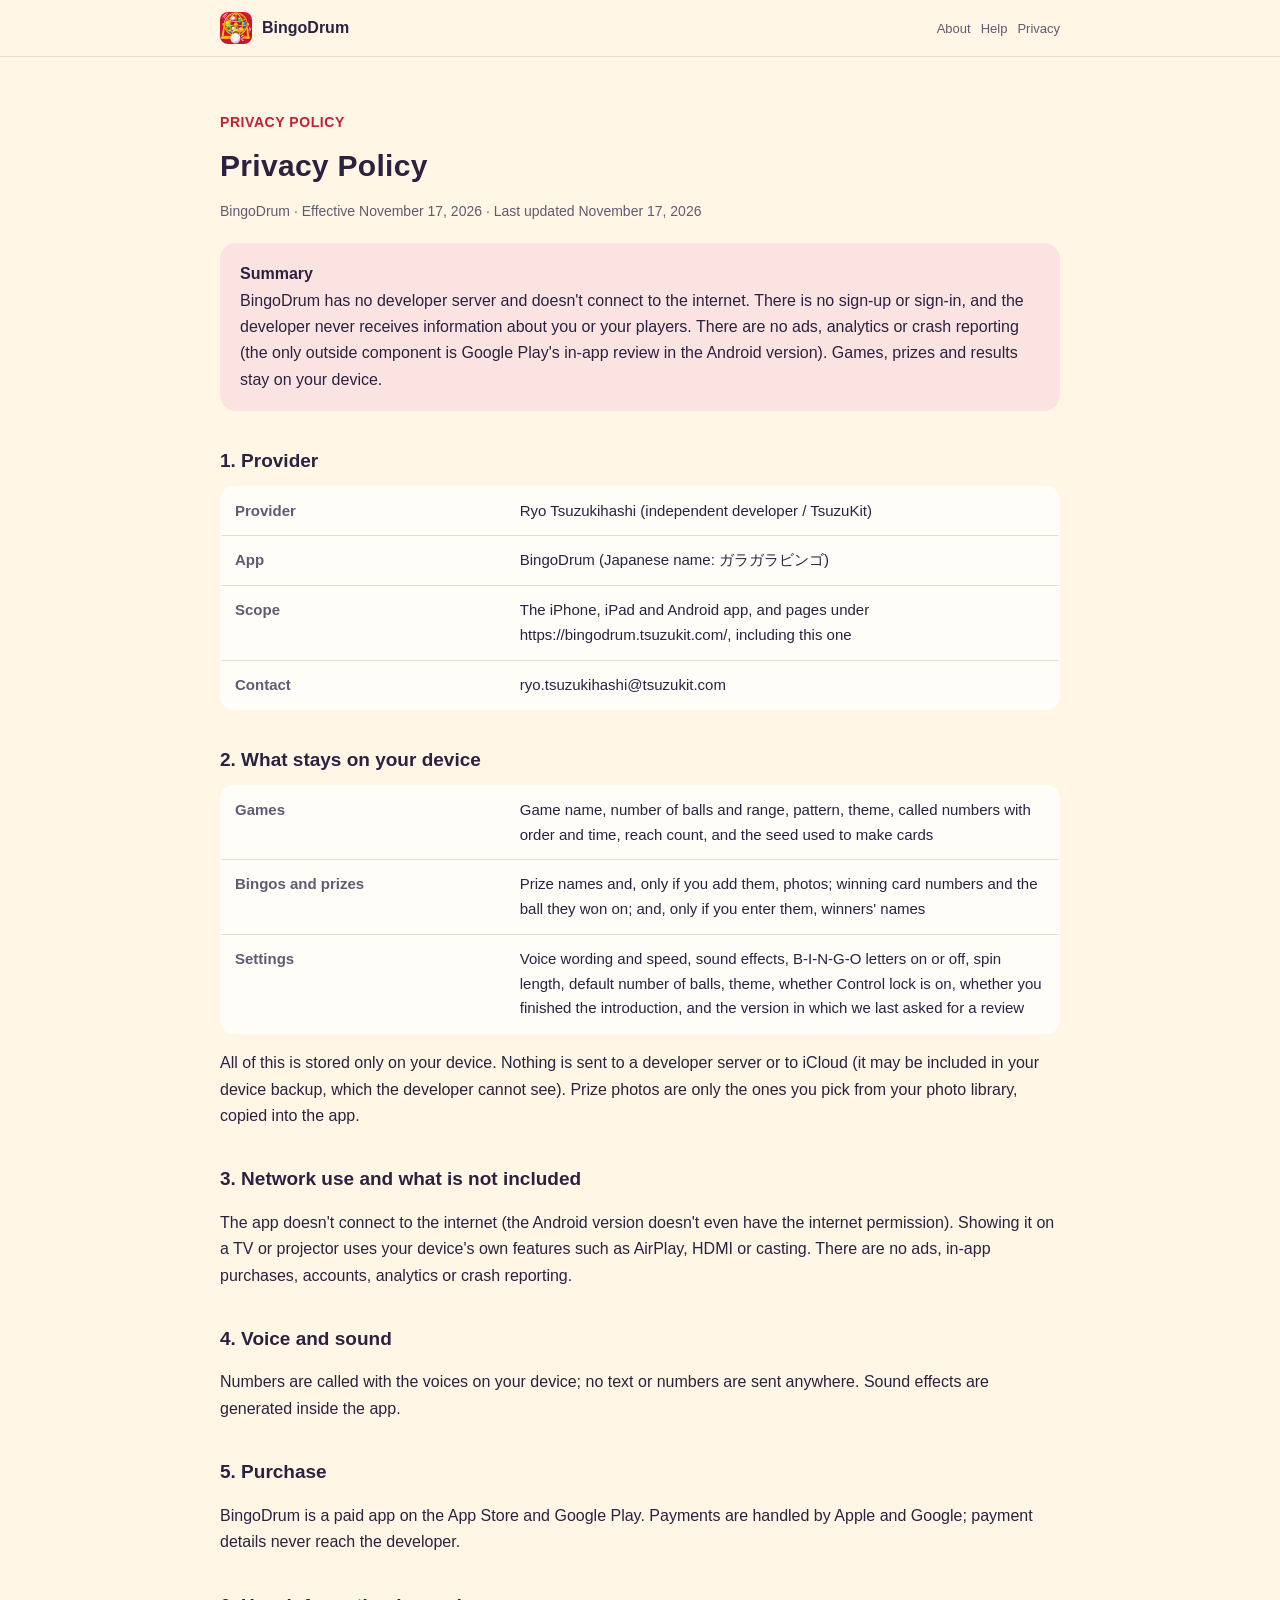
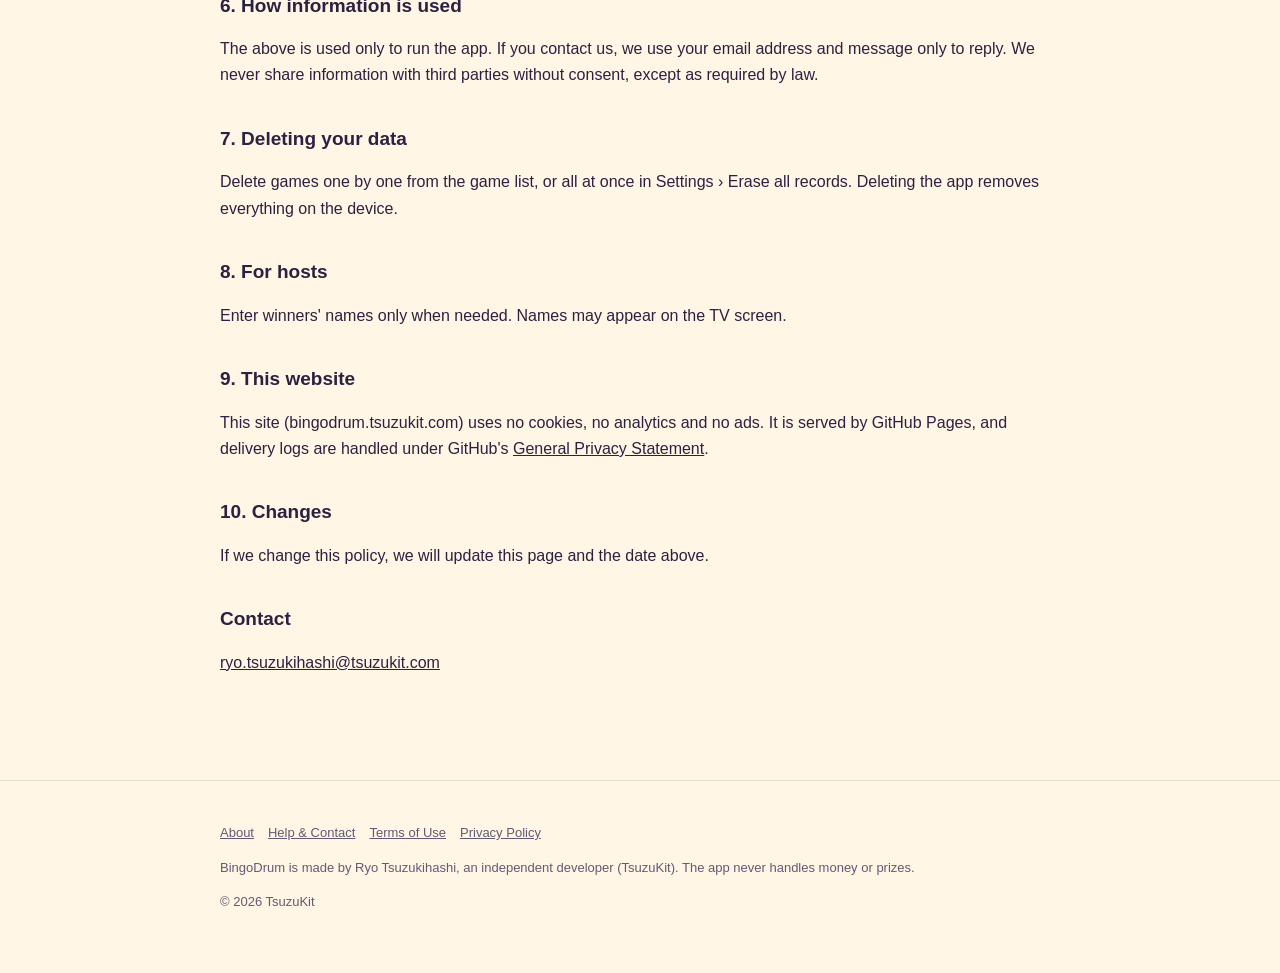
==== privacy.html @ 7516495e "ガラガラビンゴのサイトを公開" ====
<!DOCTYPE html>
<html lang="ja" data-title-ja="プライバシーポリシー - ガラガラビンゴ" data-title-en="Privacy Policy - BingoDrum">
<head>
<meta charset="UTF-8">
<meta name="viewport" content="width=device-width, initial-scale=1">
<script>(function(){var l=navigator.languages&&navigator.languages.length?navigator.languages:[navigator.language||"ja"],p="en";for(var i=0;i<l.length;i++){var c=String(l[i]).toLowerCase();if(c.indexOf("ja")===0){p="ja";break}if(c.indexOf("en")===0){p="en";break}}var d=document.documentElement;d.lang=p;var t=d.getAttribute("data-title-"+p);if(t){document.title=t}})();</script>
<title>プライバシーポリシー - ガラガラビンゴ</title>
<meta name="description" content="ガラガラビンゴのプライバシーポリシー。開発者は個人情報を集めません。大会と景品の記録は端末の中だけに置きます。 / Privacy Policy for BingoDrum. The developer collects no personal information. Games and prizes stay on your device.">
<meta property="og:title" content="プライバシーポリシー - ガラガラビンゴ">
<meta property="og:description" content="ガラガラビンゴのプライバシーポリシー。開発者は個人情報を集めません。大会と景品の記録は端末の中だけに置きます。">
<meta property="og:type" content="website">
<meta property="og:url" content="https://bingodrum.tsuzukit.com/privacy.html">
<meta property="og:image" content="https://bingodrum.tsuzukit.com/assets/og.jpg">
<link rel="icon" href="assets/icon.png">
<link rel="apple-touch-icon" href="assets/icon.png">
<link rel="stylesheet" href="style.css">
</head>
<body>
<div data-l="ja" lang="ja">
<header class="site"><div class="wrap">
<a class="brand" href="./"><img src="assets/icon.png" alt="" width="32" height="32">ガラガラビンゴ</a>
<nav class="site"><a href="./">紹介</a><a href="support.html">使い方</a><a href="privacy.html">プライバシー</a></nav>
</div></header>
<main class="wrap">
<article class="doc">
<p class="eyebrow">PRIVACY POLICY</p>
<h1>プライバシーポリシー</h1>
<p class="meta">ガラガラビンゴ／制定日 2026年11月17日／改定日 2026年11月17日</p>
<div class="summary"><strong>このポリシーの要旨</strong><br>ガラガラビンゴは、開発者のサーバーを持たず、通信もしないアプリです。アカウント登録やログインはなく、開発者があなたや参加者の情報を受け取ることはありません。広告、分析ツール、クラッシュを報告する仕組みは入れていません（外部の部品は、Android 版で評価のお願いの枠を出す Google Play のアプリ内レビューだけです）。大会・景品・結果は端末の中だけに置きます。</div>
<h2>1. 提供者</h2>
<table>
<tr><th>提供者</th><td>續橋涼（個人開発者 / TsuzuKit）</td></tr>
<tr><th>アプリ名</th><td>ガラガラビンゴ（英語名 BingoDrum）</td></tr>
<tr><th>対象</th><td>iPhone・iPad・Android 向けアプリと、このページを含む https://bingodrum.tsuzukit.com/ 配下のページ</td></tr>
<tr><th>連絡先</th><td>ryo.tsuzukihashi@tsuzukit.com</td></tr>
</table>
<h2>2. 端末の中で扱うもの</h2>
<table>
<tr><th>大会</th><td>大会の名前、玉の数と範囲、型、テーマ、出た番号と順番と時刻、リーチの人数、カードを作るための種</td></tr>
<tr><th>ビンゴと景品</th><td>景品の名前と、入れたときだけ写真、当たったカードの番号と何玉目か、入れたときだけ当たった人の名前</td></tr>
<tr><th>アプリの設定</th><td>読み上げの言葉と速さ、効果音、BINGO の字の有り無し、回る長さ、既定の玉の数、テーマ、操作のロックのオン・オフ、案内を終えたかどうか、レビューのお願いを出した版</td></tr>
</table>
<p>これらは端末の中にだけ保存します。開発者のサーバーや iCloud には送りません（端末のバックアップに入ることはありますが、開発者は見られません）。景品の写真は、あなたが写真ライブラリから選んだものだけを、このアプリの中に写して使います。</p>
<h2>3. 通信と、入れていないもの</h2>
<p>本アプリは通信をしません（Android 版はインターネットの権限も持ちません）。テレビやプロジェクターへの表示は、AirPlay・HDMI・キャストなど端末の機能で行います。広告・アプリ内課金・アカウント登録・分析ツール・クラッシュの報告は入れていません。</p>
<h2>4. 読み上げと音</h2>
<p>読み上げは端末の中の音声で行い、文や番号を外へ送りません。効果音はアプリの中で作った音です。</p>
<h2>5. 購入</h2>
<p>本アプリは App Store と Google Play の有料アプリです。お支払いは Apple・Google が処理し、支払いの情報は開発者には届きません。</p>
<h2>6. 情報を使う目的</h2>
<p>上のものは、アプリを動かすためだけに使います。お問い合わせをいただいたときは、メールアドレスと内容をお返事のためだけに使います。法令にもとづく場合を除き、本人の同意なく第三者に渡すことはありません。</p>
<h2>7. 消したいとき</h2>
<p>大会と結果は、アプリの大会の一覧から1つずつ、または設定の「記録を全部消す」で消せます。アプリを消すと、端末の中のものはすべて消えます。</p>
<h2>8. 幹事の方へ</h2>
<p>当たった人の名前を入れるときは、必要なときだけ入れてください。テレビの画面に名前が出ることがあります。</p>
<h2>9. このウェブサイトについて</h2>
<p>このサイト（bingodrum.tsuzukit.com）は、Cookie も、アクセスを計測する仕組みも、広告も使っていません。サイトは GitHub Pages で配信しており、配信の記録は GitHub の <a href="https://docs.github.com/ja/site-policy/privacy-policies/github-general-privacy-statement">プライバシーについての声明</a> に沿って扱われます。</p>
<h2>10. 改定</h2>
<p>このポリシーを変えるときは、このページを書きかえ、上の改定日を新しくします。</p>
<h2>お問い合わせ</h2>
<p><a href="mailto:ryo.tsuzukihashi@tsuzukit.com">ryo.tsuzukihashi@tsuzukit.com</a></p>
</article>
</main>
<footer class="site"><div class="wrap">
<p><a href="./">紹介</a><a href="support.html">使い方とお問い合わせ</a><a href="terms.html">利用規約</a><a href="privacy.html">プライバシーポリシー</a></p>
<p>ガラガラビンゴは、個人開発者の續橋涼（TsuzuKit）が作っているアプリです。アプリの中でお金や賞品を扱うことはありません。</p>
<p>© 2026 TsuzuKit</p>
</div></footer>
</div>
<div data-l="en" lang="en">
<header class="site"><div class="wrap">
<a class="brand" href="./"><img src="assets/icon.png" alt="" width="32" height="32">BingoDrum</a>
<nav class="site"><a href="./">About</a><a href="support.html">Help</a><a href="privacy.html">Privacy</a></nav>
</div></header>
<main class="wrap">
<article class="doc">
<p class="eyebrow">PRIVACY POLICY</p>
<h1>Privacy Policy</h1>
<p class="meta">BingoDrum · Effective November 17, 2026 · Last updated November 17, 2026</p>
<div class="summary"><strong>Summary</strong><br>BingoDrum has no developer server and doesn't connect to the internet. There is no sign-up or sign-in, and the developer never receives information about you or your players. There are no ads, analytics or crash reporting (the only outside component is Google Play's in-app review in the Android version). Games, prizes and results stay on your device.</div>
<h2>1. Provider</h2>
<table>
<tr><th>Provider</th><td>Ryo Tsuzukihashi (independent developer / TsuzuKit)</td></tr>
<tr><th>App</th><td>BingoDrum (Japanese name: ガラガラビンゴ)</td></tr>
<tr><th>Scope</th><td>The iPhone, iPad and Android app, and pages under https://bingodrum.tsuzukit.com/, including this one</td></tr>
<tr><th>Contact</th><td>ryo.tsuzukihashi@tsuzukit.com</td></tr>
</table>
<h2>2. What stays on your device</h2>
<table>
<tr><th>Games</th><td>Game name, number of balls and range, pattern, theme, called numbers with order and time, reach count, and the seed used to make cards</td></tr>
<tr><th>Bingos and prizes</th><td>Prize names and, only if you add them, photos; winning card numbers and the ball they won on; and, only if you enter them, winners' names</td></tr>
<tr><th>Settings</th><td>Voice wording and speed, sound effects, B-I-N-G-O letters on or off, spin length, default number of balls, theme, whether Control lock is on, whether you finished the introduction, and the version in which we last asked for a review</td></tr>
</table>
<p>All of this is stored only on your device. Nothing is sent to a developer server or to iCloud (it may be included in your device backup, which the developer cannot see). Prize photos are only the ones you pick from your photo library, copied into the app.</p>
<h2>3. Network use and what is not included</h2>
<p>The app doesn't connect to the internet (the Android version doesn't even have the internet permission). Showing it on a TV or projector uses your device's own features such as AirPlay, HDMI or casting. There are no ads, in-app purchases, accounts, analytics or crash reporting.</p>
<h2>4. Voice and sound</h2>
<p>Numbers are called with the voices on your device; no text or numbers are sent anywhere. Sound effects are generated inside the app.</p>
<h2>5. Purchase</h2>
<p>BingoDrum is a paid app on the App Store and Google Play. Payments are handled by Apple and Google; payment details never reach the developer.</p>
<h2>6. How information is used</h2>
<p>The above is used only to run the app. If you contact us, we use your email address and message only to reply. We never share information with third parties without consent, except as required by law.</p>
<h2>7. Deleting your data</h2>
<p>Delete games one by one from the game list, or all at once in Settings › Erase all records. Deleting the app removes everything on the device.</p>
<h2>8. For hosts</h2>
<p>Enter winners' names only when needed. Names may appear on the TV screen.</p>
<h2>9. This website</h2>
<p>This site (bingodrum.tsuzukit.com) uses no cookies, no analytics and no ads. It is served by GitHub Pages, and delivery logs are handled under GitHub's <a href="https://docs.github.com/en/site-policy/privacy-policies/github-general-privacy-statement">General Privacy Statement</a>.</p>
<h2>10. Changes</h2>
<p>If we change this policy, we will update this page and the date above.</p>
<h2>Contact</h2>
<p><a href="mailto:ryo.tsuzukihashi@tsuzukit.com">ryo.tsuzukihashi@tsuzukit.com</a></p>
</article>
</main>
<footer class="site"><div class="wrap">
<p><a href="./">About</a><a href="support.html">Help & Contact</a><a href="terms.html">Terms of Use</a><a href="privacy.html">Privacy Policy</a></p>
<p>BingoDrum is made by Ryo Tsuzukihashi, an independent developer (TsuzuKit). The app never handles money or prizes.</p>
<p>© 2026 TsuzuKit</p>
</div></footer>
</div>
</body>
</html>
---- style.css ----
/* ガラガラビンゴ — 生成りの地・濃い紫の文字・祝いの赤（アプリの Theme と同じ。赤はいちばん押すものだけ、金は飾り） */
:root {
  --paper: #fff6e5; --card: #fffdf8; --ink: #2b2140; --sub: #625a72; --line: #eadfca;
  --vermilion: #c41f34; --vermilion-soft: #fbe3e1; --navy: #2b2140; --correct: #23794b;
}
@media (prefers-color-scheme: dark) {
  :root { --paper: #111318; --card: #1b1e25; --ink: #e9edf5; --sub: #a6aec0; --line: #2c313b;
    --vermilion: #ff7a86; --vermilion-soft: #3a1a1e; --navy: #d9cff0; --correct: #6fd39a; }
}
* { box-sizing: border-box; }
html { -webkit-text-size-adjust: 100%; }
body { margin: 0; background: var(--paper); color: var(--ink); line-height: 1.8;
  font-family: -apple-system, BlinkMacSystemFont, "Hiragino Sans", "Hiragino Kaku Gothic ProN", "Noto Sans JP", sans-serif; }
a { color: var(--navy); }
.wrap { max-width: 880px; margin: 0 auto; padding: 0 20px; }
header.site { border-bottom: 1px solid var(--line); background: var(--paper); position: sticky; top: 0; z-index: 5; }
header.site .wrap { display: flex; align-items: center; gap: 16px; min-height: 56px; }
.brand { display: flex; align-items: center; gap: 10px; font-weight: 800; text-decoration: none; color: var(--ink); margin-right: auto; }
.brand img { width: 32px; height: 32px; border-radius: 8px; }
nav.site a { font-size: 14px; text-decoration: none; color: var(--sub); margin-left: 14px; white-space: nowrap; }
nav.site a:hover { color: var(--ink); }
.hero { padding: 56px 0 40px; display: grid; gap: 32px; align-items: center; }
@media (min-width: 760px) { .hero { grid-template-columns: 1.1fr 0.9fr; } }
.eyebrow { color: var(--vermilion); font-weight: 700; font-size: 14px; letter-spacing: 0.04em; }
h1 { font-size: clamp(30px, 6vw, 46px); line-height: 1.35; margin: 8px 0 16px; letter-spacing: 0.01em; }
h2 { font-size: 24px; margin: 56px 0 16px; line-height: 1.5; }
h3 { font-size: 17px; margin: 0 0 6px; }
.lead { font-size: 17px; color: var(--sub); }
.cta { display: inline-block; margin-top: 20px; background: var(--vermilion); color: #ffffff; font-weight: 700; text-decoration: none;
  padding: 14px 26px; border-radius: 16px; }
.note { font-size: 13px; color: var(--sub); }
.hero img { width: 100%; max-width: 320px; height: auto; justify-self: center; }
.grid { display: grid; gap: 14px; }
@media (min-width: 700px) { .grid.two { grid-template-columns: 1fr 1fr; } .grid.three { grid-template-columns: repeat(3, 1fr); } }
.card { background: var(--card); border: 1px solid var(--line); border-radius: 18px; padding: 20px; }
.card.em { background: var(--vermilion-soft); border-color: transparent; }
.steps { counter-reset: step; }
.steps .card { position: relative; padding-left: 62px; }
.steps .card::before { counter-increment: step; content: counter(step); position: absolute; left: 18px; top: 18px; width: 32px; height: 32px;
  border-radius: 50%; border: 2.5px solid var(--vermilion); color: var(--vermilion); font-weight: 800; display: grid; place-items: center; }
table { width: 100%; border-collapse: collapse; background: var(--card); border: 1px solid var(--line); border-radius: 14px; overflow: hidden; }
th, td { text-align: left; padding: 12px 14px; border-bottom: 1px solid var(--line); vertical-align: top; font-size: 15px; }
th { width: 34%; color: var(--sub); font-weight: 600; }
tr:last-child th, tr:last-child td { border-bottom: none; }
.doc { padding: 40px 0 24px; }
.doc h1 { font-size: 30px; }
.doc h2 { font-size: 19px; margin: 36px 0 10px; }
.doc .meta { color: var(--sub); font-size: 14px; }
.doc .summary { background: var(--vermilion-soft); border-radius: 16px; padding: 18px 20px; margin: 20px 0; }
details { background: var(--card); border: 1px solid var(--line); border-radius: 14px; padding: 14px 18px; }
details + details { margin-top: 10px; }
summary { font-weight: 700; cursor: pointer; }
footer.site { border-top: 1px solid var(--line); margin-top: 64px; padding: 28px 0 48px; color: var(--sub); font-size: 13px; }
footer.site a { color: var(--sub); margin-right: 14px; }
.qid { font-family: ui-monospace, SFMono-Regular, Menlo, monospace; background: var(--card); border: 1px solid var(--line);
  border-radius: 8px; padding: 2px 8px; }
/* 端末の言語に合うほうだけ見せる（build.py が両方を1ページに入れる） */
html[lang="ja"] [data-l="en"], html[lang="en"] [data-l="ja"] { display: none; }
[lang="en"] { line-height: 1.65; }
[lang="en"] h1 { line-height: 1.2; }
[lang="en"] nav.site a { font-size: 13px; margin-left: 10px; }
@media (max-width: 480px) { nav.site a { font-size: 12px; margin-left: 8px; } header.site .wrap { gap: 4px; } .brand { gap: 7px; font-size: 15px; } }
.brand { white-space: nowrap; flex-shrink: 0; }
/* 幅の狭い画面では、上の帯の「紹介」を出さない（左のアプリ名が同じ行き先） */
@media (max-width: 480px) { nav.site a:first-child { display: none; } }
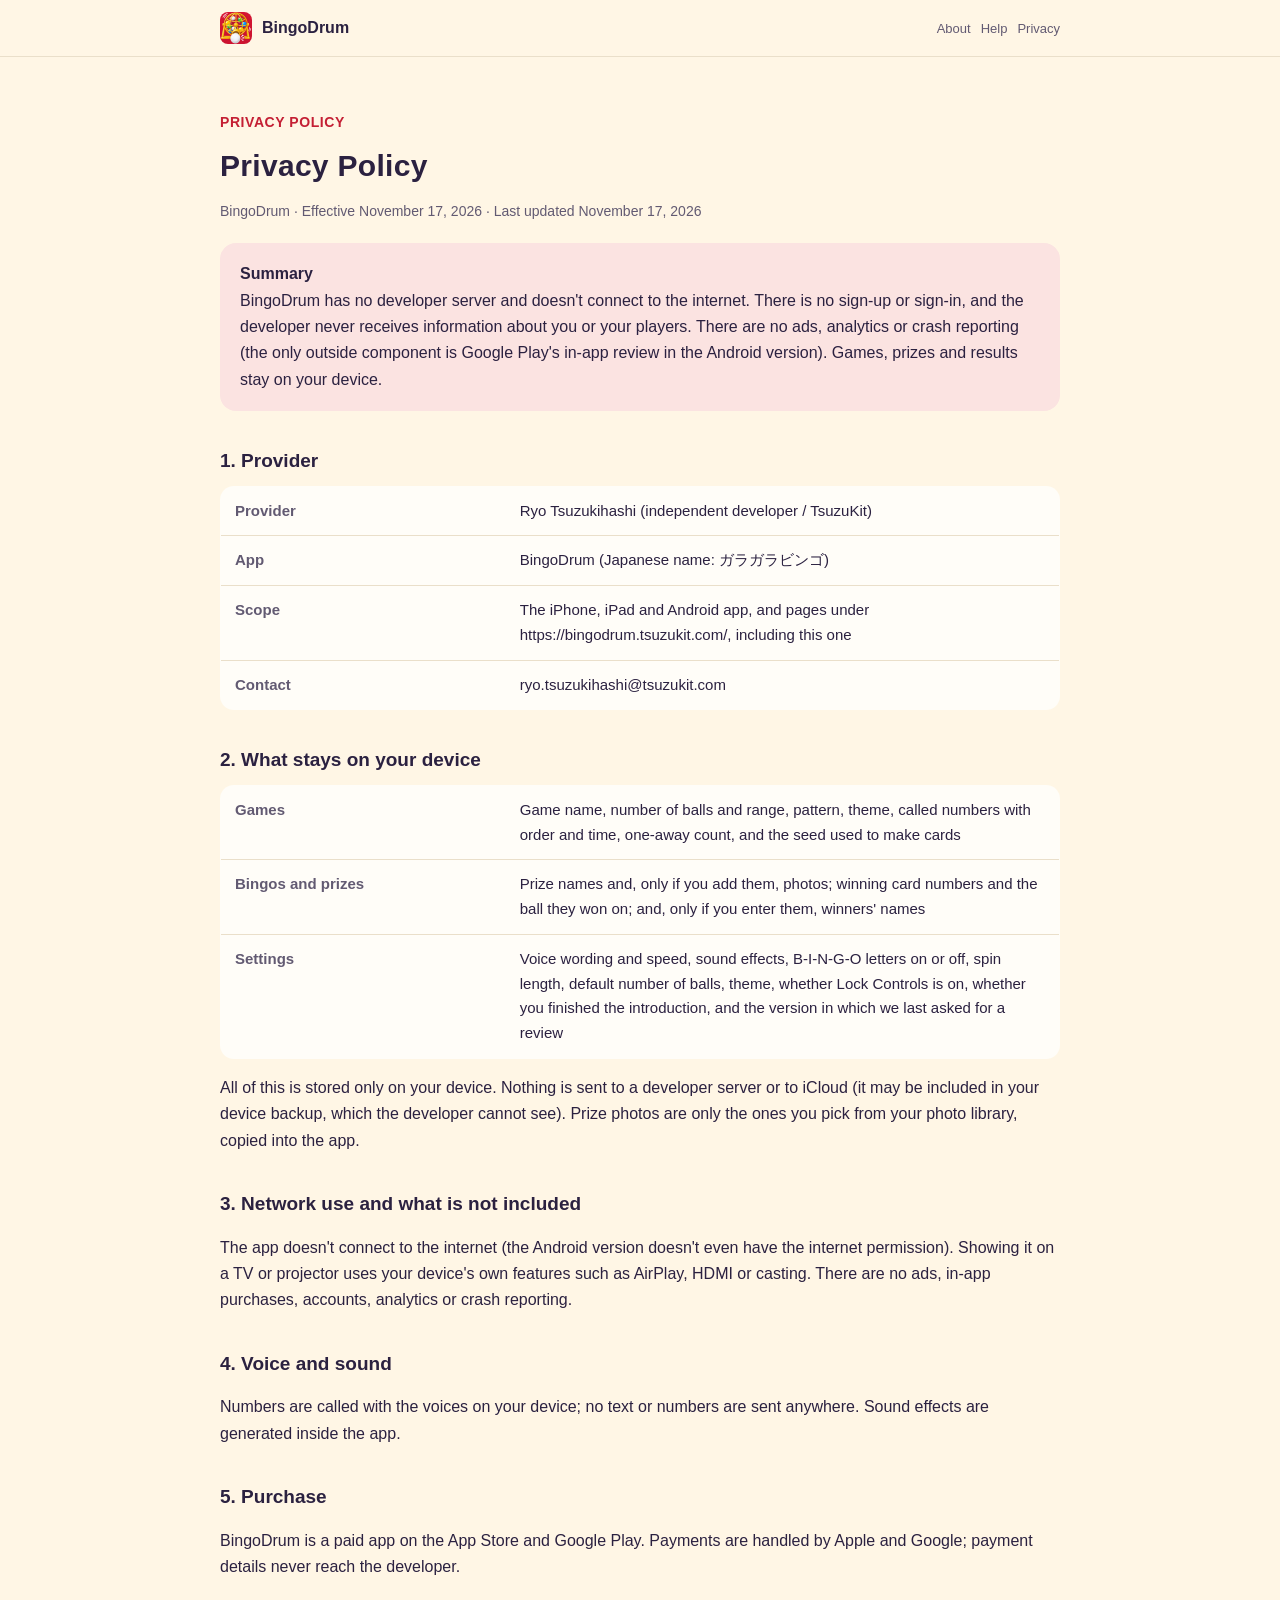
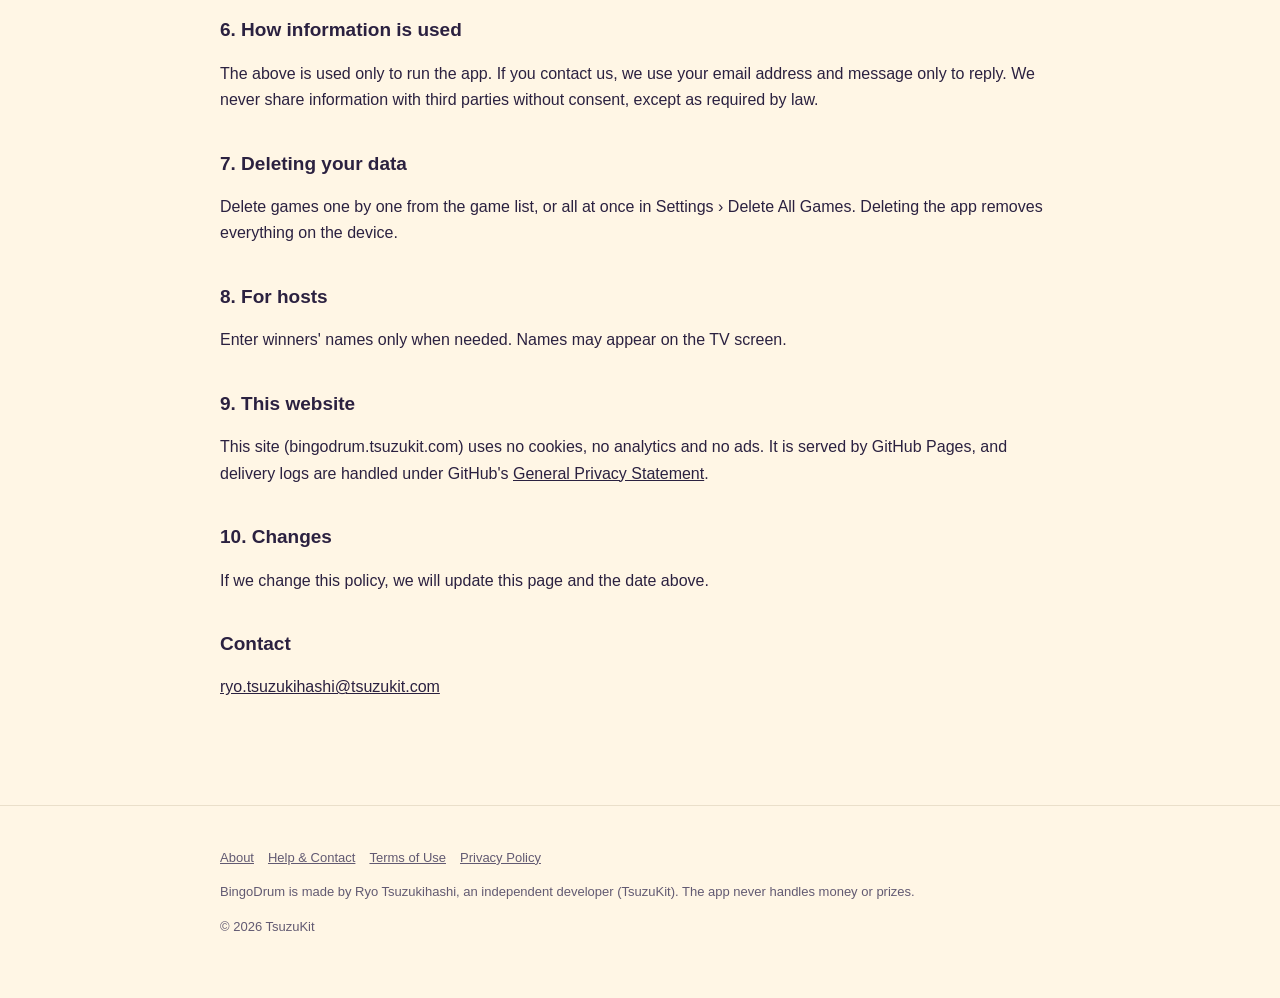
==== commit d643a270: "アクションボタンと Siri・カードの組・ロックの範囲・テーマ7つを実物に合わせた" ====
--- a/privacy.html
+++ b/privacy.html
@@ -50,7 +50,7 @@
 <h2>6. 情報を使う目的</h2>
 <p>上のものは、アプリを動かすためだけに使います。お問い合わせをいただいたときは、メールアドレスと内容をお返事のためだけに使います。法令にもとづく場合を除き、本人の同意なく第三者に渡すことはありません。</p>
 <h2>7. 消したいとき</h2>
-<p>大会と結果は、アプリの大会の一覧から1つずつ、または設定の「記録を全部消す」で消せます。アプリを消すと、端末の中のものはすべて消えます。</p>
+<p>大会と結果は、アプリの大会の一覧から1つずつ、または設定の「大会を全部消す」で消せます。アプリを消すと、端末の中のものはすべて消えます。</p>
 <h2>8. 幹事の方へ</h2>
 <p>当たった人の名前を入れるときは、必要なときだけ入れてください。テレビの画面に名前が出ることがあります。</p>
 <h2>9. このウェブサイトについて</h2>
@@ -87,9 +87,9 @@
 </table>
 <h2>2. What stays on your device</h2>
 <table>
-<tr><th>Games</th><td>Game name, number of balls and range, pattern, theme, called numbers with order and time, reach count, and the seed used to make cards</td></tr>
+<tr><th>Games</th><td>Game name, number of balls and range, pattern, theme, called numbers with order and time, one-away count, and the seed used to make cards</td></tr>
 <tr><th>Bingos and prizes</th><td>Prize names and, only if you add them, photos; winning card numbers and the ball they won on; and, only if you enter them, winners' names</td></tr>
-<tr><th>Settings</th><td>Voice wording and speed, sound effects, B-I-N-G-O letters on or off, spin length, default number of balls, theme, whether Control lock is on, whether you finished the introduction, and the version in which we last asked for a review</td></tr>
+<tr><th>Settings</th><td>Voice wording and speed, sound effects, B-I-N-G-O letters on or off, spin length, default number of balls, theme, whether Lock Controls is on, whether you finished the introduction, and the version in which we last asked for a review</td></tr>
 </table>
 <p>All of this is stored only on your device. Nothing is sent to a developer server or to iCloud (it may be included in your device backup, which the developer cannot see). Prize photos are only the ones you pick from your photo library, copied into the app.</p>
 <h2>3. Network use and what is not included</h2>
@@ -101,7 +101,7 @@
 <h2>6. How information is used</h2>
 <p>The above is used only to run the app. If you contact us, we use your email address and message only to reply. We never share information with third parties without consent, except as required by law.</p>
 <h2>7. Deleting your data</h2>
-<p>Delete games one by one from the game list, or all at once in Settings › Erase all records. Deleting the app removes everything on the device.</p>
+<p>Delete games one by one from the game list, or all at once in Settings › Delete All Games. Deleting the app removes everything on the device.</p>
 <h2>8. For hosts</h2>
 <p>Enter winners' names only when needed. Names may appear on the TV screen.</p>
 <h2>9. This website</h2>
